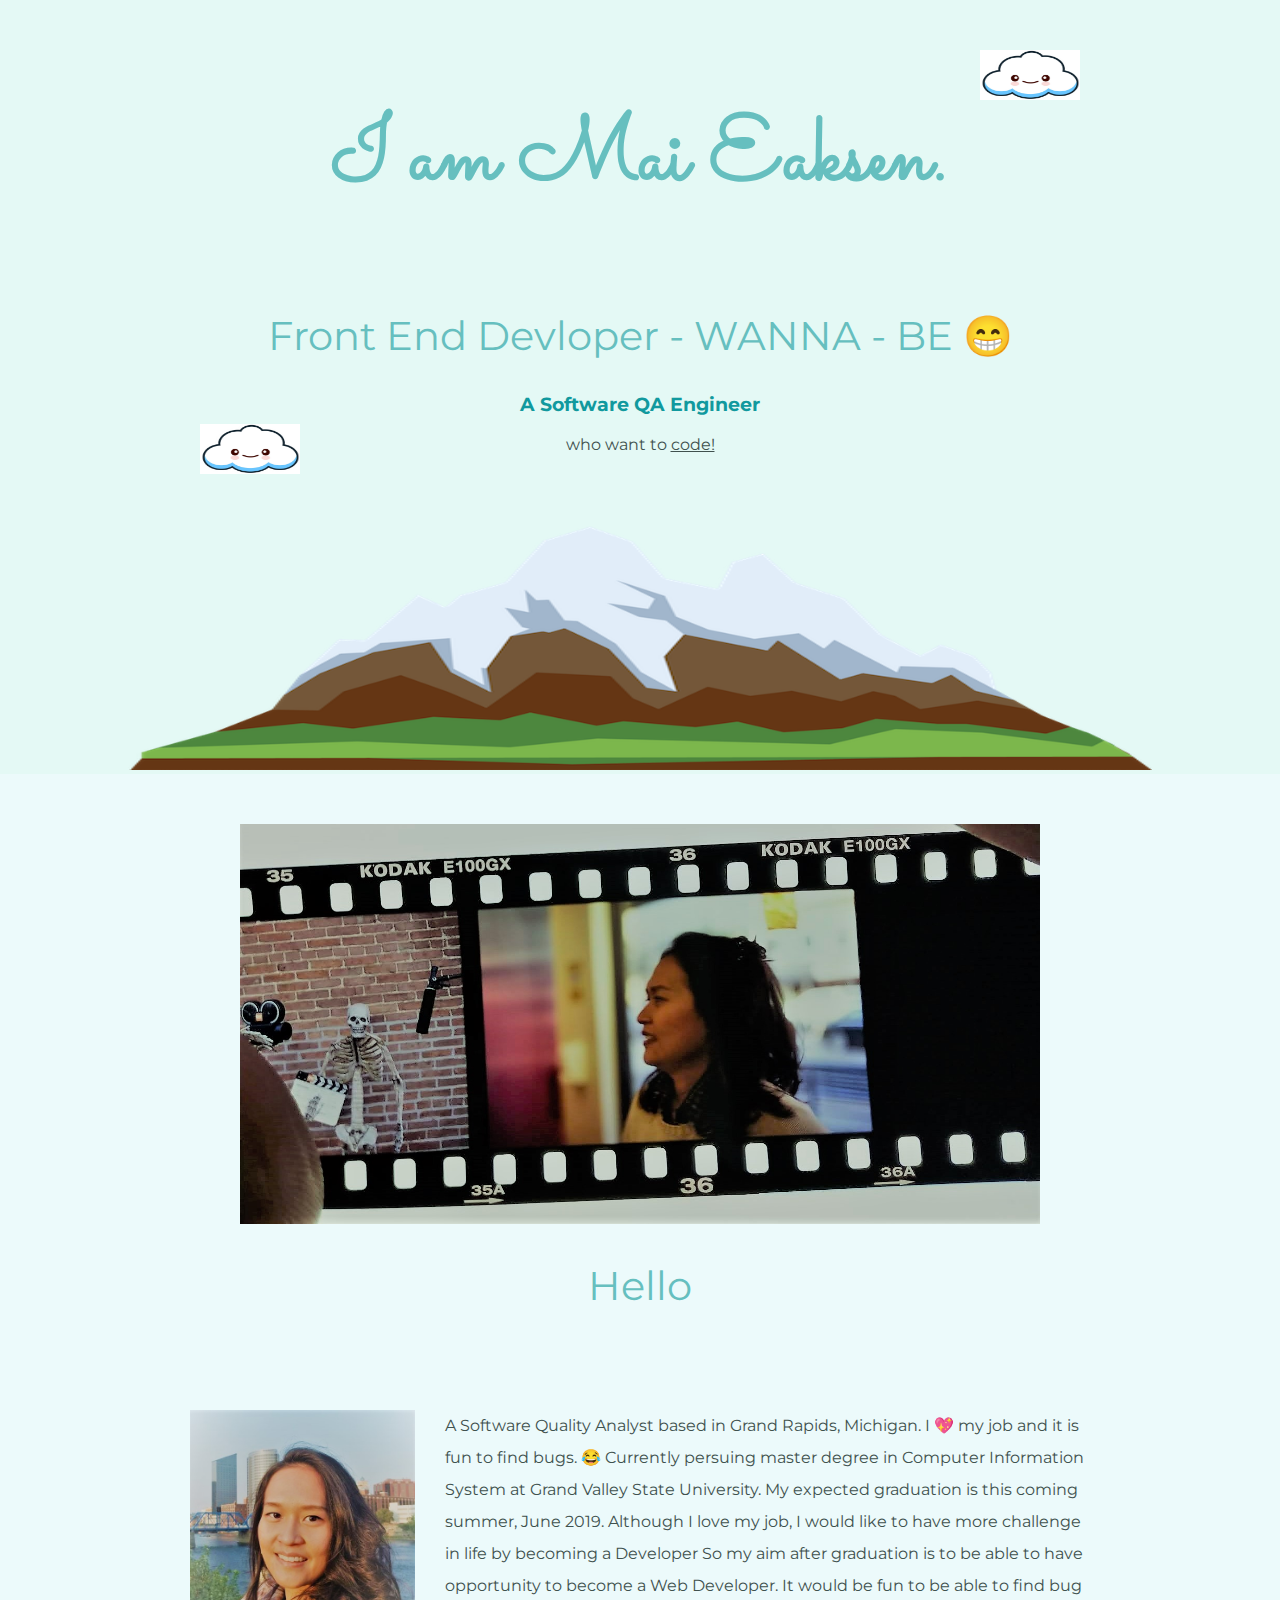
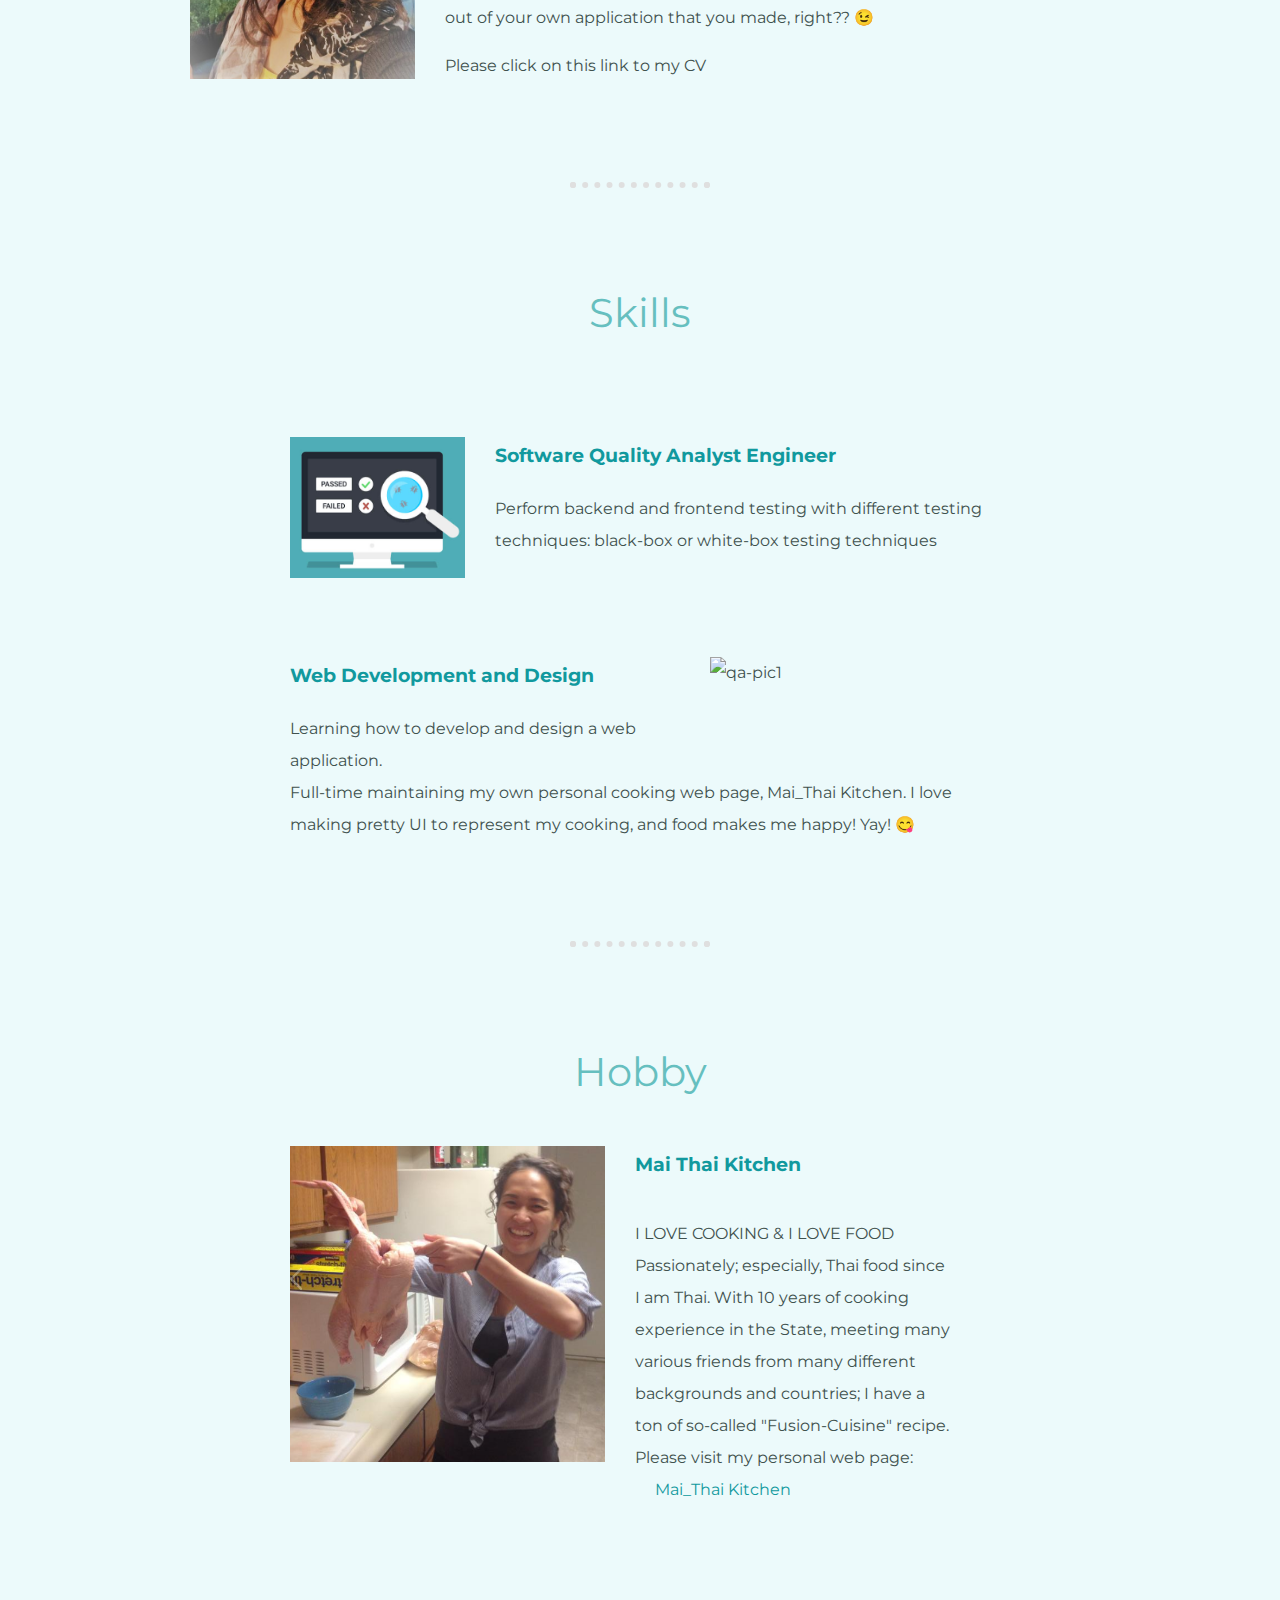
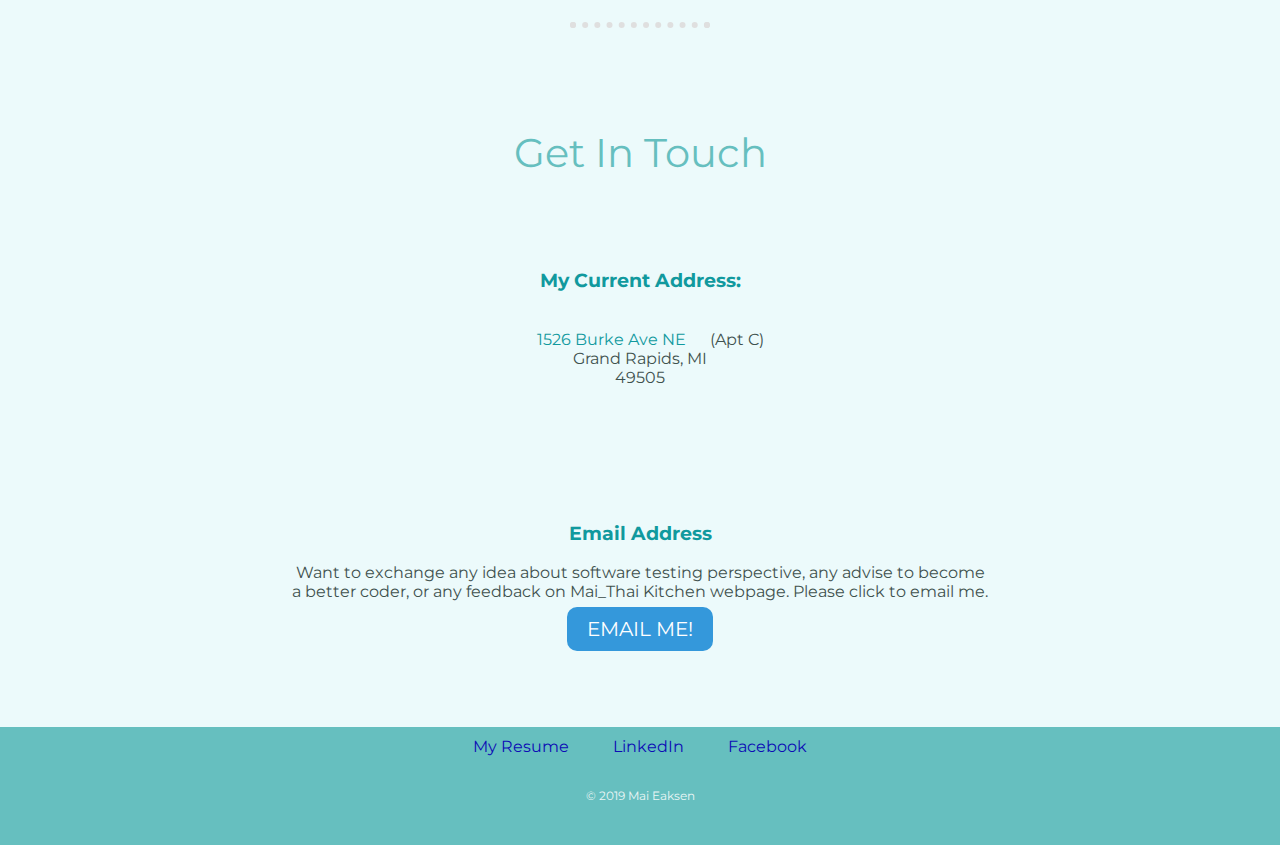
==== PersonalSite.html @ 5f949b6f "first commit" ====
<!DOCTYPE html>
<html lang="en" dir="ltr">

<head>
  <meta charset="utf-8">
  <title>Mai Eaksen</title>
  <link rel="stylesheet" href="css/styles.css">
  <link rel="icon" href="favicon.ico">
  <link href="https://fonts.googleapis.com/css?family=Merriweather|Montserrat|Sacramento" rel="stylesheet">
</head>

<body>
  <div class="top-container">

    <img class="top-cloud" src="images/15871374.jpg" alt="cloud-img">
    <h1>I am Mai Eaksen.</h1>


    <h2>Front End Devloper - WANNA - BE 😁</h2>
    <h3>A Software QA Engineer</h3>
    <p>
      who want to <span class="pro">code!</span>
    </p>


    <img class="bottom-cloud" src="images/15871374.jpg" alt="cloud-img">
    <img class="mountain" src="images/mountain.png" alt="mountain-img">
  </div>


  <div class="middle-container">
    <div class="profile">

      <img src="images/MaiPicFilm.jpg" alt="mai-pic1" height="400px" width="800px">
      <h2>Hello</h2>

      <div class="profile-row">
        <img class="profile-image" src="images/Mai.jpg" alt="mai-pic2">
        <p>A Software Quality Analyst based in Grand Rapids, Michigan.
          I 💖 my job and it is fun to find bugs. 😂
          Currently persuing master degree in Computer Information System at Grand Valley State
          University. My expected graduation is this coming summer, June 2019.
          Although I love my job, I would like to have more challenge in life by becoming a Developer
          So my aim after graduation is to be able to have opportunity to become a Web Developer.
          It would be fun to be able to find bug out of your own application that you made, right?? 😉</p>
        <p>Please click on this link to my CV</p>
      </div>
    </div>

    <hr>
    <div class="skill">
      <h2>Skills</h2>
      <div class="skill-row">
        <img class="skill-image1" src="images/qaPic1.PNG" alt="qa-pic">
        <h3>Software Quality Analyst Engineer</h3>
        <p>Perform backend and frontend testing with different testing techniques: black-box or white-box testing techniques</p>
      </div>
      <div class="skill-row">
        <img class="skill-image2" src="images/WebDevelopment.PNG" alt="qa-pic1">
        <h3>Web Development and Design</h3>
        <p>

          Learning how to develop and design a web application.
          <br>
          Full-time maintaining my own personal cooking web page, Mai_Thai Kitchen.
          I love making pretty UI to represent my cooking, and food makes me happy! Yay! 😋

        </p>
      </div>
    </div>


    <hr>
    <div class="hobby">
      <h2>Hobby</h2>
      <div class="hobby-row">


        <img class="hobby-image" src="images/MaiInKitchen.PNG" alt="MaiInKitchen-pic">
        <h3>Mai Thai Kitchen</h3>
        <div class="hobby-description">
          <p>I LOVE COOKING & I LOVE FOOD Passionately; especially, Thai food since I am Thai.
            With 10 years of cooking experience in the State, meeting many various friends from many different backgrounds and countries;
            I have a ton of so-called "Fusion-Cuisine" recipe.
            <br>
            Please visit my personal web page:
            <a class="skill-link" href="C:\Users\mai_s\OneDrive\Documents\A_Winter 2019_CIS_Master\WebDevelopment_Udemy\Web Development\MasterProject\recipebookMainPage.html">Mai_Thai Kitchen</a>
          </p>
        </div>
      </div>
    </div>

    <hr>
    <div class="contact-me">
      <h2>Get In Touch</h2>
      <div class="contact-address">
        <h3>My Current Address:</h3>
        <p>
          <br><a href="https://www.google.com/maps/place/1526+Burke+Ave+NE,+Grand+Rapids,+MI+49505/@42.9904009,-85.6453739,17z/data=!3m1!4b1!4m5!3m4!1s0x8819acf5ff3b3439:0x4d1cdf329901b518!8m2!3d42.990397!4d-85.6431852">1526 Burke Ave NE</a> (Apt C)
          <br>Grand Rapids, MI
          <br>49505

      </div>

      <div class="contact-email">
        <h3>Email Address</h3>
        <p>Want to exchange any idea about software testing perspective, any advise to become a better coder, or any feedback on Mai_Thai Kitchen webpage. Please click to email me.
          <p>
            <a class="btn" href="mailto:eaksens@mail.gvsu.edu">EMAIL ME!</a>
          </p>
        </p>
      </div>

    </div>
  </div>

  <div class="bottom-container">
    <a class="footer-link" href="https://docs.google.com/document/d/1jyrpSE0JkI-DCMKHn25DR0SCpoAjFptKhChUcKdfSeY/edit">My Resume</a>
    <a class="footer-link" href="https://www.linkedin.com/">LinkedIn</a>
    <a class="footer-link" href="https://facebook.com/">Facebook</a>
    <p class="copyright">© 2019 Mai Eaksen</p>
  </div>

</body>

</html>
---- css/styles.css ----
body {
  margin: 0;
  text-align: center;
  font-family: 'Montserrat', sans-serif;
  color: #40514E
}

h1 {
  color: #66BFBF;
  font-size: 5.625rem;
  line-height: 2;
  margin-top: 50px auto 0 auto;
  font-family: 'Sacramento', cursive;
}

h2 {
  color: #66BFBF;
  font-family: 'Montserrat', sans-serif;
  font-size: 2.5rem;
  font-weight: normal;
}

h3 {
  font-family: 'Montserrat', sans-serif;
  color: #11999E;
}

a {
  font-family: 'Montserrat', sans-serif;
  color: #11999E;
  margin: 10px 20px 10px 20px;
  text-decoration: none;
}

a:hover{
  color: #EAF6F6;
}

hr{
  width: 10%;
  border: dotted #dfdfdf 6px;
  border-bottom: none;
  margin: 100px auto 100px auto;
}
.h1-me{
  color: #66BFBF;
  font-size: 5.625rem;
  line-height: 2;
  margin-top: 50px auto 0 auto;
  font-family: 'Sacramento', cursive;
}

.top-container {
  background-color: #E4F9F5;
  position: relative;
  padding-top: 10px;
}

.middle-container {
  padding-top: 50px;
  background-color: #ecfafb;
  position: relative;
  padding-bottom: 10px;
}

.bottom-container {
  padding-top: 10px;
  background-color: #66BFBF;
  position: relative;
  padding-bottom: 10px;
}

.span {
  text-decoration: underline;
}



.profile-row{
  margin: 100px auto 100px auto;
  width: 900px;
  line-height: 2;
  text-align: left;
}

.skill-row{
  width: 700px;
  margin: 100px auto 100px auto;
  text-align: left;
  line-height: 2;
}

.hobby-row{
  width: 700px;
  margin: 50px auto 100px auto;
  text-align: left;
  line-height: 2;

}

.pro {
  text-decoration: underline;
}

.bottom-cloud {
  position: absolute;
  width: 100px;
  height: 50px;
  right: 200px;
  top: 50px;
}

.top-cloud {
  position: absolute;
  width: 100px;
  height: 50px;
  left: 200px;
  bottom: 300px;
}
.mountain{
    height: 300px;
    width: 80%;
}

.profile-image{
  width: 25%;
  float: left;
  margin-right: 30px;
}

.skill-image1{
  width: 25%;
  float: left;
  margin-right: 30px;

}

.skill-image2{
  width: 40%;
  float: right;
  margin-left: 30px;
  margin-bottom: 40px;
}

.hobby-image{
  width: 45%;
  float: left;
  margin-right: 30px;
}

.hobby-description{
  width: 45%;
  margin-right: 10px;
  display: inline-block;
}


.contact-address{
  width: 700px;
  display: inline-block;

  margin: 40px auto 60px auto;
}
.contact-email{
  width: 700px;
  display: inline-block;

   margin: 40px auto 60px auto;
}

.btn {
  background: #37d1d6;
  background-image: -webkit-linear-gradient(top, #37d1d6, #15d0d6);
  background-image: -moz-linear-gradient(top, #37d1d6, #15d0d6);
  background-image: -ms-linear-gradient(top, #37d1d6, #15d0d6);
  background-image: -o-linear-gradient(top, #37d1d6, #15d0d6);
  background-image: linear-gradient(to bottom, #37d1d6, #15d0d6);
  -webkit-border-radius: 10;
  -moz-border-radius: 10;
  border-radius: 10px;
  font-family: 'Montserrat', sans-serif;
  color: #ffffff;
  font-size: 20px;
  background: #3498db;
  padding: 10px 20px 10px 20px;
  text-decoration: none;
}

.btn:hover {
  background: #303e3cb;
  background-image: -webkit-linear-gradient(top, #303e3cb, #2bc4ad);
  background-image: -moz-linear-gradient(top, #303e3cb, #2bc4ad);
  background-image: -ms-linear-gradient(top, #303e3cb, #2bc4ad);
  background-image: -o-linear-gradient(top, #303e3cb, #2bc4ad);
  background-image: linear-gradient(to bottom, #303e3cb, #2bc4ad);
  text-decoration: none;
}

.footer-link{
  color: #0d0cb5;
}

.copyright{
  color: #EAF6F6;
  font-size: 0.75rem;
  padding: 20px 0;
}
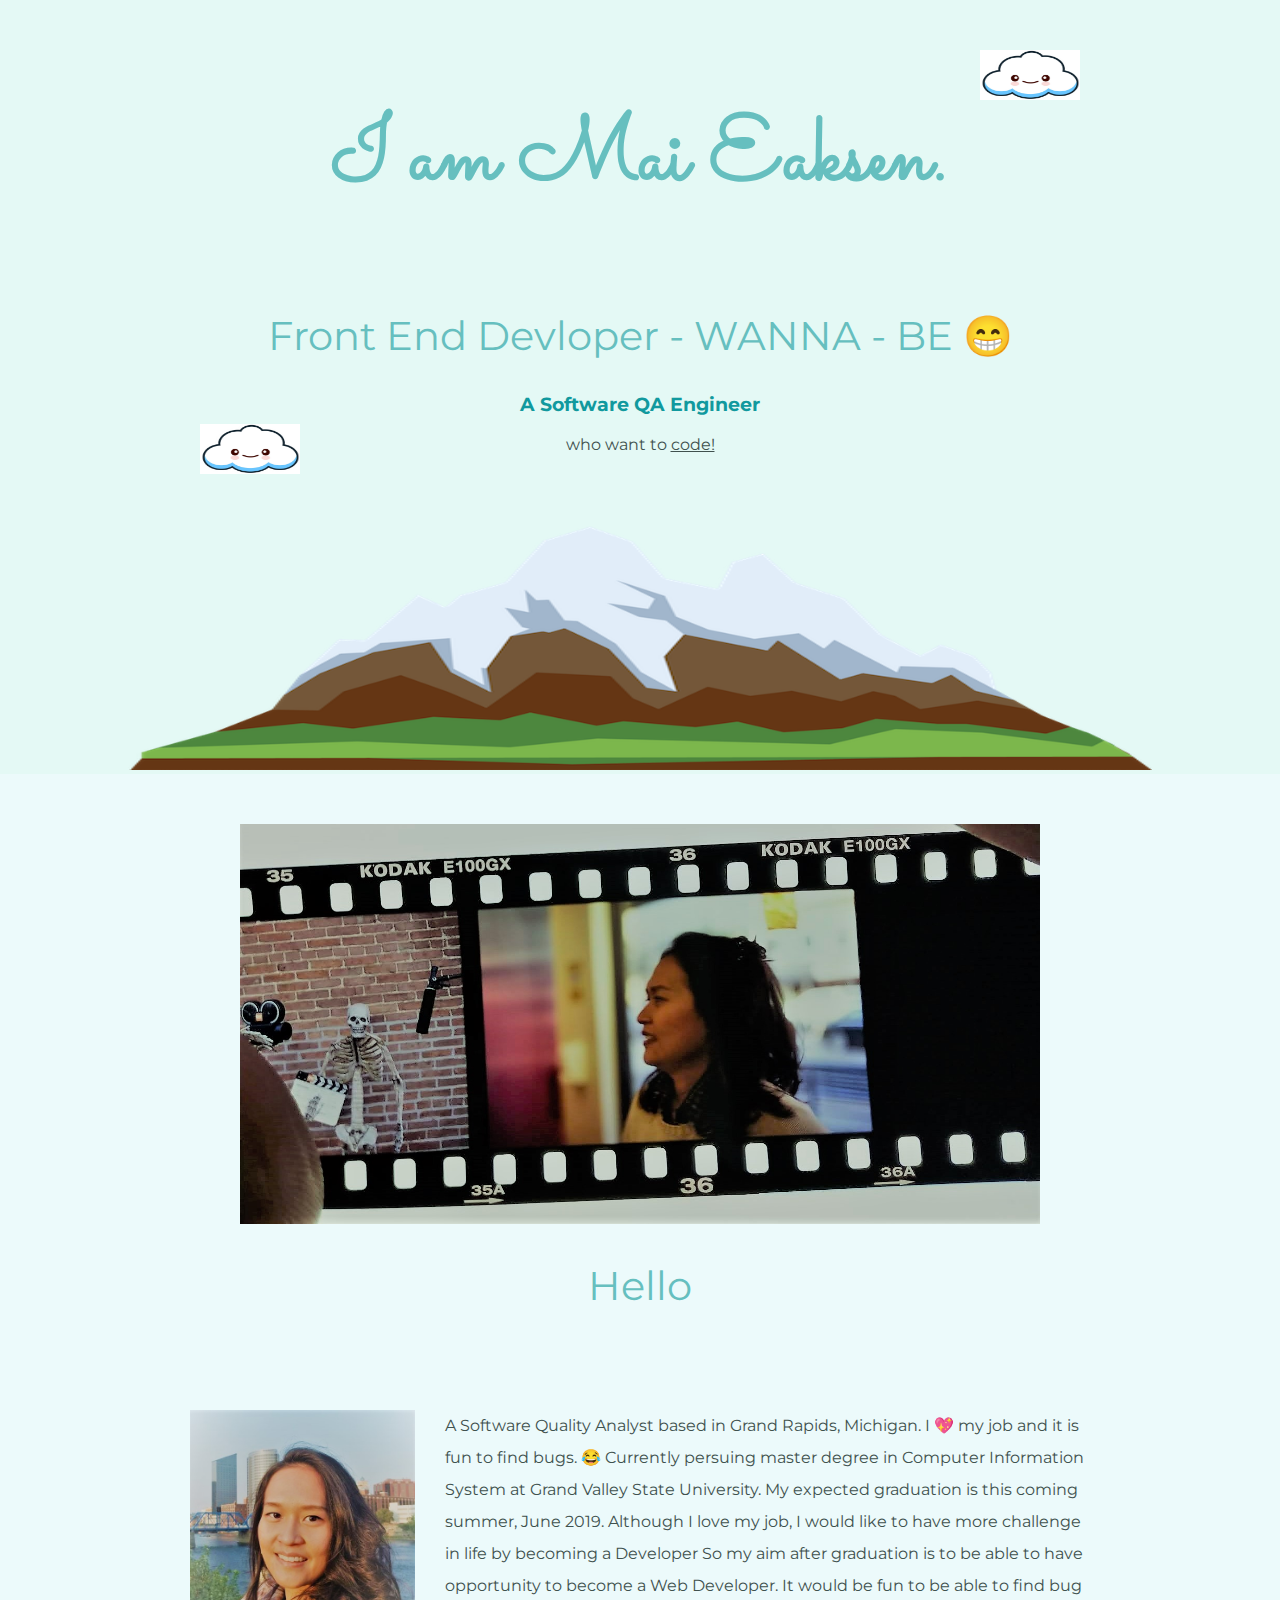
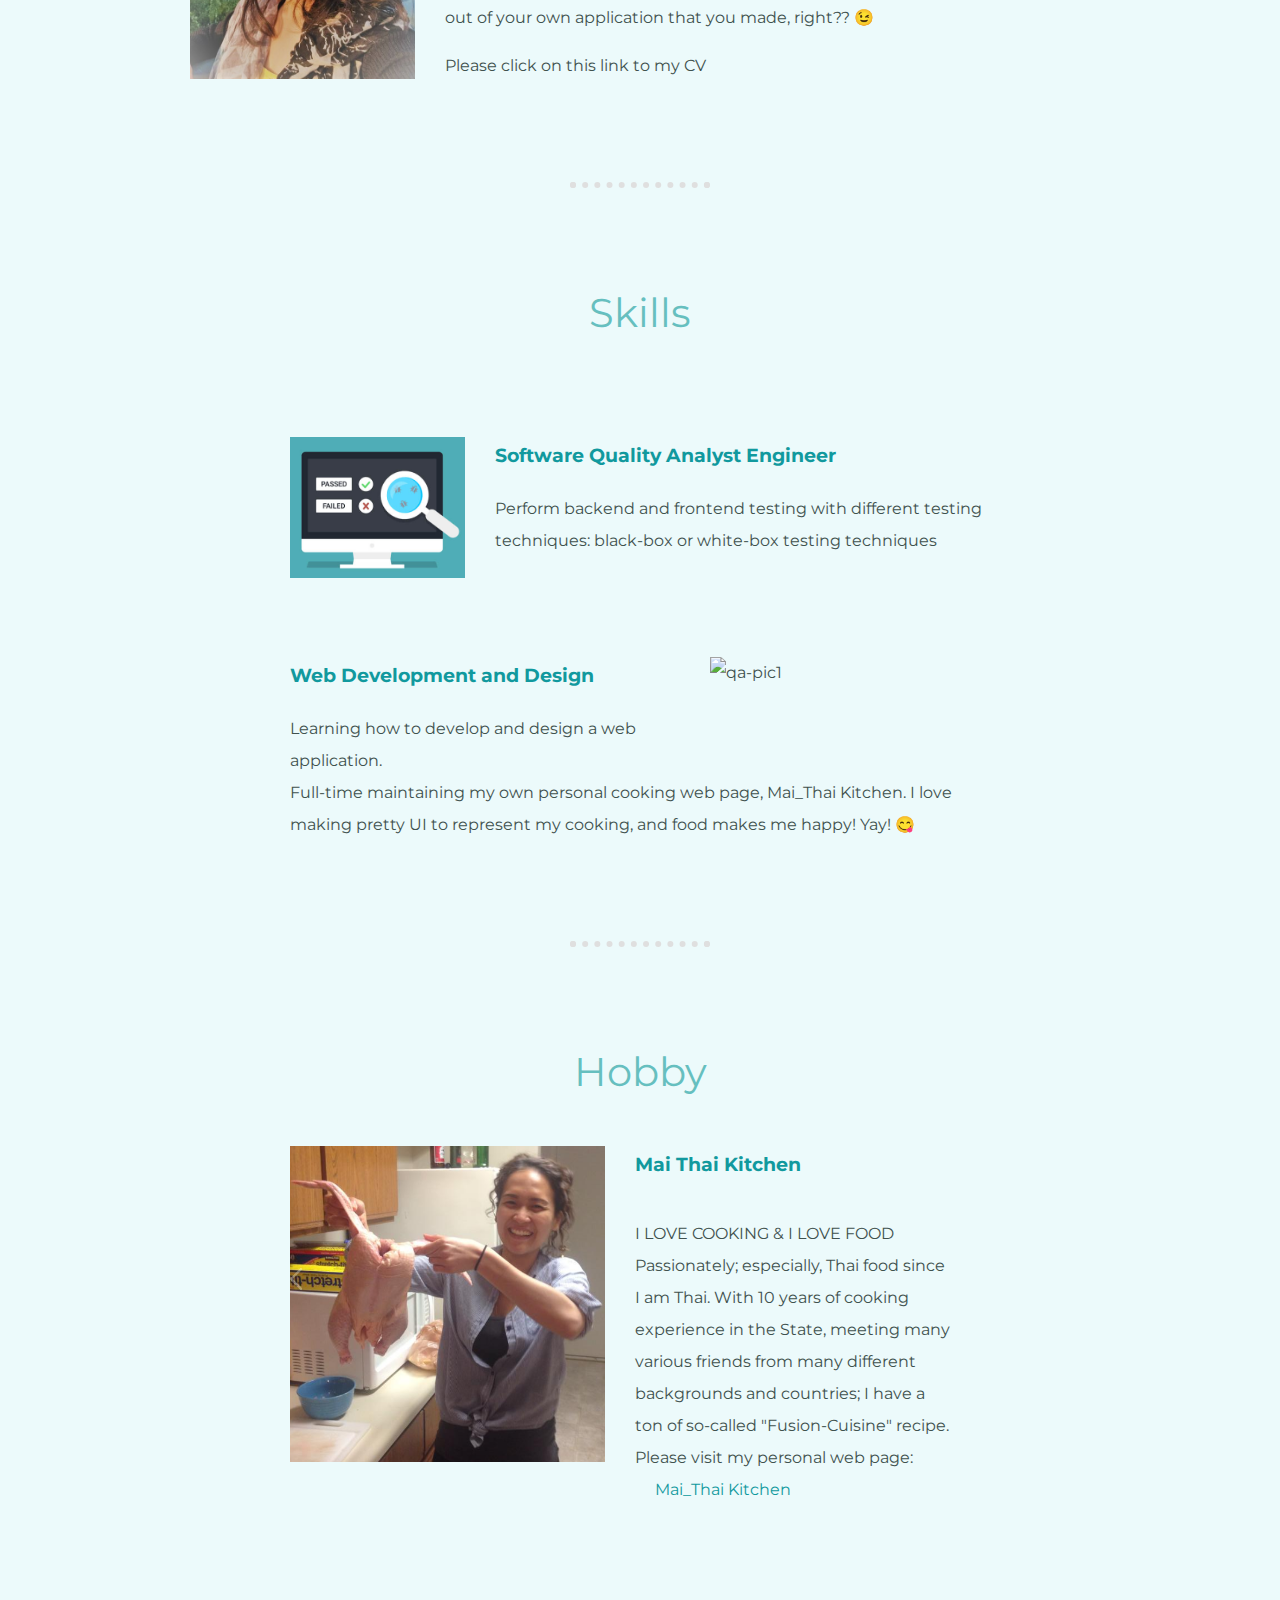
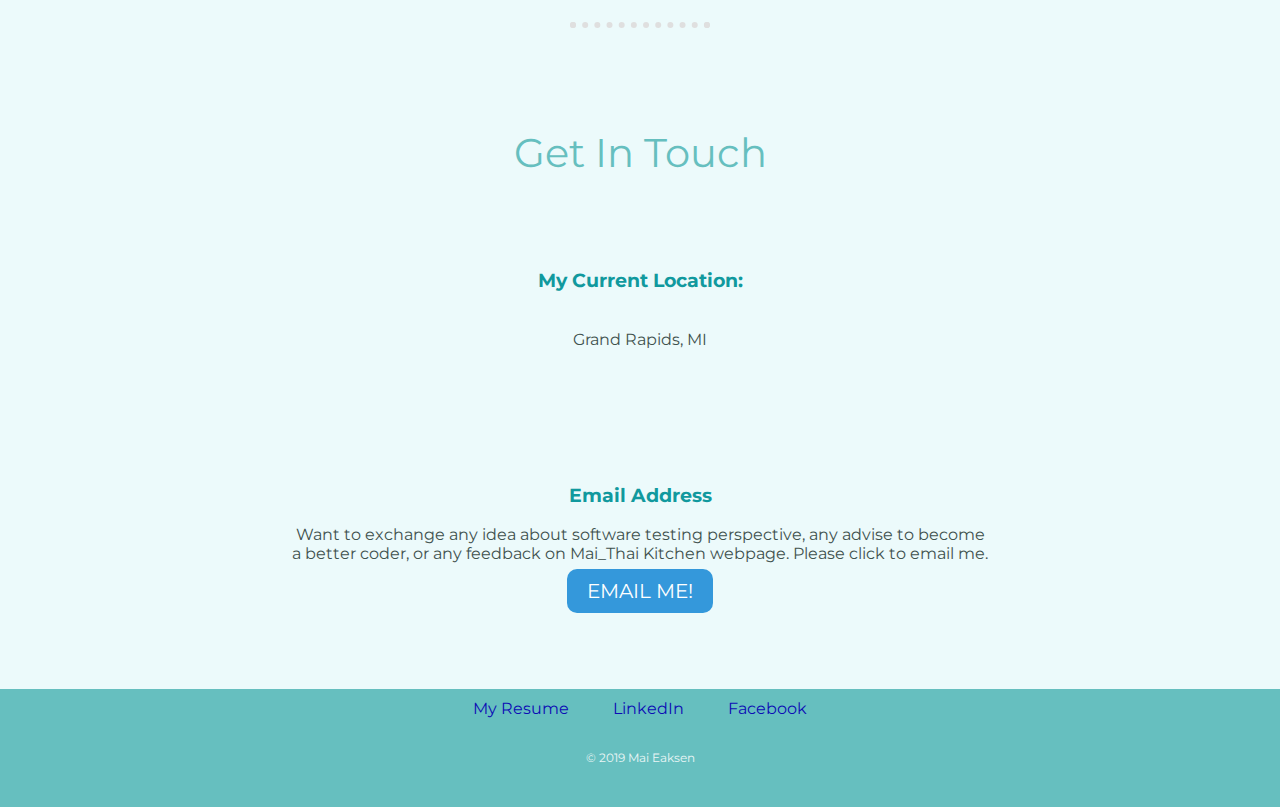
==== commit 76fdcfcb: "remove address" ====
--- a/PersonalSite.html
+++ b/PersonalSite.html
@@ -94,12 +94,10 @@
     <div class="contact-me">
       <h2>Get In Touch</h2>
       <div class="contact-address">
-        <h3>My Current Address:</h3>
+        <h3>My Current Location:</h3>
         <p>
-          <br><a href="https://www.google.com/maps/place/1526+Burke+Ave+NE,+Grand+Rapids,+MI+49505/@42.9904009,-85.6453739,17z/data=!3m1!4b1!4m5!3m4!1s0x8819acf5ff3b3439:0x4d1cdf329901b518!8m2!3d42.990397!4d-85.6431852">1526 Burke Ave NE</a> (Apt C)
           <br>Grand Rapids, MI
-          <br>49505
-
+        </p>
       </div>
 
       <div class="contact-email">
